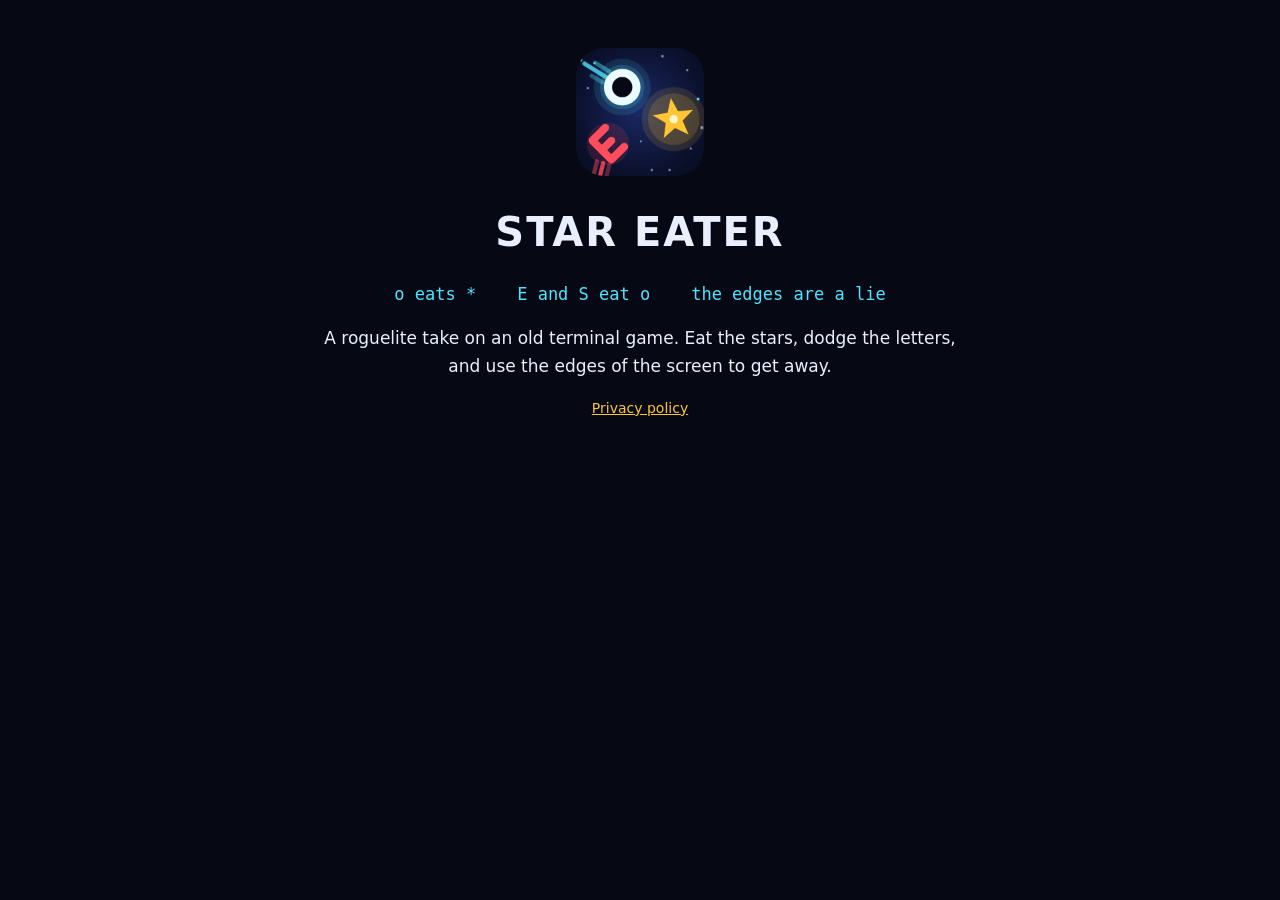
==== site/index.html @ 1b9cad27 "Store listing assets, privacy policy site, and a key= demo switch - store/: eight 1920x1080 screensh" ====
<!doctype html>
<html lang="en">
<head>
<meta charset="utf-8">
<meta name="viewport" content="width=device-width, initial-scale=1">
<title>Star Eater</title>
<link rel="icon" href="icon.png">
<style>
  body { margin:0; background:#060914; color:#e9efff; font:17px/1.6 system-ui, sans-serif; text-align:center; }
  main { max-width:640px; margin:0 auto; padding:48px 16px; }
  img { width:128px; height:128px; border-radius:28px; }
  h1 { font-size:40px; margin:16px 0 4px; letter-spacing:2px; }
  .tag { color:#4fe3ff; font-family:monospace; } a { color:#ffc533; } .dim { color:#7f8cb8; font-size:14px; }
</style>
</head>
<body>
<main>
  <img src="icon.png" alt="Star Eater icon">
  <h1>STAR EATER</h1>
  <p class="tag">o eats * &nbsp;&nbsp; E and S eat o &nbsp;&nbsp; the edges are a lie</p>
  <p>A roguelite take on an old terminal game. Eat the stars, dodge the letters, and use the edges of the screen
  to get away.</p>
  <p class="dim"><a href="privacy.html">Privacy policy</a></p>
</main>
</body>
</html>
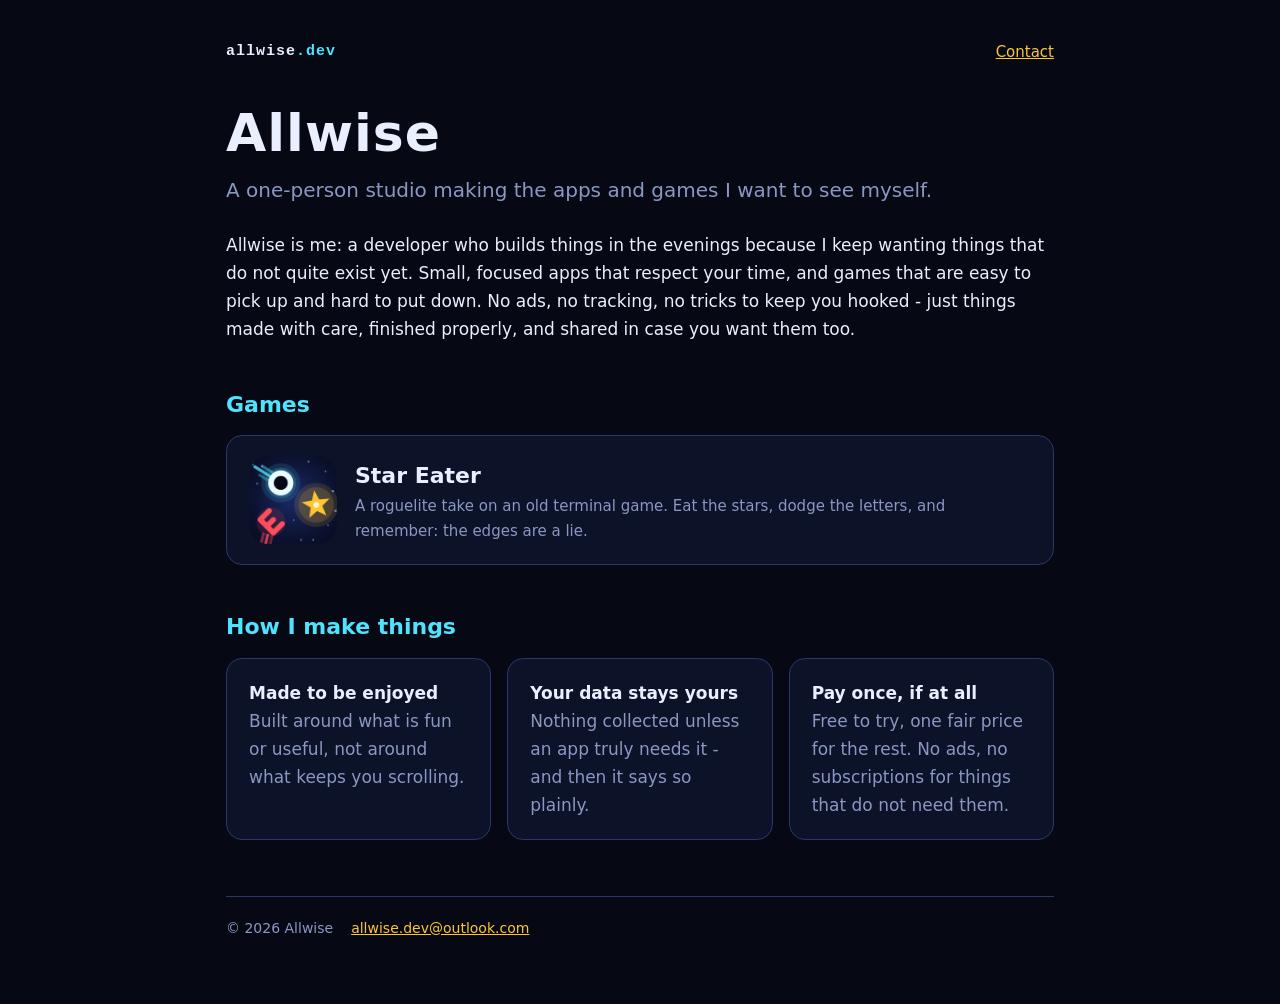
==== commit 86f25aaa: "allwise.dev as a static site: the studio, Star Eater's page, its privacy policy - site/index.html: A" ====
--- a/site/index.html
+++ b/site/index.html
@@ -3,24 +3,40 @@
 <head>
 <meta charset="utf-8">
 <meta name="viewport" content="width=device-width, initial-scale=1">
-<title>Star Eater</title>
-<link rel="icon" href="icon.png">
-<style>
-  body { margin:0; background:#060914; color:#e9efff; font:17px/1.6 system-ui, sans-serif; text-align:center; }
-  main { max-width:640px; margin:0 auto; padding:48px 16px; }
-  img { width:128px; height:128px; border-radius:28px; }
-  h1 { font-size:40px; margin:16px 0 4px; letter-spacing:2px; }
-  .tag { color:#4fe3ff; font-family:monospace; } a { color:#ffc533; } .dim { color:#7f8cb8; font-size:14px; }
-</style>
+<title>Allwise.dev</title>
+<meta name="description" content="Allwise is a one-person studio making the apps and games I want to see myself.">
+<link rel="icon" href="stareater/icon.png">
+<link rel="stylesheet" href="style.css">
 </head>
 <body>
 <main>
-  <img src="icon.png" alt="Star Eater icon">
-  <h1>STAR EATER</h1>
-  <p class="tag">o eats * &nbsp;&nbsp; E and S eat o &nbsp;&nbsp; the edges are a lie</p>
-  <p>A roguelite take on an old terminal game. Eat the stars, dodge the letters, and use the edges of the screen
-  to get away.</p>
-  <p class="dim"><a href="privacy.html">Privacy policy</a></p>
+  <nav><a class="brand mono" href="./">allwise<span>.dev</span></a><a href="mailto:allwise.dev@outlook.com">Contact</a></nav>
+
+  <h1>Allwise</h1>
+  <p class="lead">A one-person studio making the apps and games I want to see myself.</p>
+
+  <p>Allwise is me: a developer who builds things in the evenings because I keep wanting things that
+  do not quite exist yet. Small, focused apps that respect your time, and games that are easy to pick
+  up and hard to put down. No ads, no tracking, no tricks to keep you hooked - just things made with
+  care, finished properly, and shared in case you want them too.</p>
+
+  <h2>Games</h2>
+  <div class="cards">
+    <a class="card project" href="stareater/">
+      <img src="stareater/icon.png" alt="Star Eater icon">
+      <div><div class="t">Star Eater</div>
+      <div class="d">A roguelite take on an old terminal game. Eat the stars, dodge the letters, and remember: the edges are a lie.</div></div>
+    </a>
+  </div>
+
+  <h2>How I make things</h2>
+  <div class="cards">
+    <div class="card"><strong>Made to be enjoyed</strong><br><span style="color:var(--dim)">Built around what is fun or useful, not around what keeps you scrolling.</span></div>
+    <div class="card"><strong>Your data stays yours</strong><br><span style="color:var(--dim)">Nothing collected unless an app truly needs it - and then it says so plainly.</span></div>
+    <div class="card"><strong>Pay once, if at all</strong><br><span style="color:var(--dim)">Free to try, one fair price for the rest. No ads, no subscriptions for things that do not need them.</span></div>
+  </div>
+
+  <footer><span>&copy; 2026 Allwise</span><a href="mailto:allwise.dev@outlook.com">allwise.dev@outlook.com</a></footer>
 </main>
 </body>
 </html>
--- a/site/style.css
+++ b/site/style.css
@@ -0,0 +1,32 @@
+:root { --bg:#060914; --panel:#0c1228; --line:#2a3769; --text:#e9efff; --dim:#8a97c2; --cyan:#4fe3ff; --gold:#ffc533; --red:#ff4d5e; }
+* { box-sizing:border-box; }
+body { margin:0; background:var(--bg); color:var(--text); font:17px/1.65 system-ui, -apple-system, "Segoe UI", sans-serif;
+       background-image:radial-gradient(1px 1px at 12% 18%, #7f8cb8 50%, transparent 51%), radial-gradient(1px 1px at 78% 9%, #4fe3ff 50%, transparent 51%),
+       radial-gradient(1px 1px at 63% 42%, #7f8cb8 50%, transparent 51%), radial-gradient(1px 1px at 30% 71%, #7f8cb8 50%, transparent 51%),
+       radial-gradient(1px 1px at 88% 66%, #4fe3ff 50%, transparent 51%), radial-gradient(1px 1px at 45% 93%, #7f8cb8 50%, transparent 51%);
+       background-attachment:fixed; }
+main { max-width:860px; margin:0 auto; padding:40px 16px 64px; }
+a { color:var(--gold); }
+nav { display:flex; justify-content:space-between; align-items:center; margin-bottom:40px; font-size:15px; }
+nav .brand { color:var(--text); text-decoration:none; font-weight:700; letter-spacing:1px; }
+nav .brand span { color:var(--cyan); }
+h1 { font-size:clamp(34px, 7vw, 52px); line-height:1.1; margin:0 0 12px; letter-spacing:1px; }
+h2 { color:var(--cyan); font-size:22px; margin:44px 0 12px; }
+.lead { font-size:20px; color:var(--dim); margin:0 0 24px; }
+.mono { font-family:ui-monospace, "JetBrains Mono", Menlo, Consolas, monospace; }
+.card { background:var(--panel); border:1px solid var(--line); border-radius:16px; padding:20px 22px; }
+.cards { display:grid; grid-template-columns:repeat(auto-fit, minmax(240px, 1fr)); gap:16px; }
+.project { display:flex; gap:18px; align-items:center; text-decoration:none; color:var(--text); }
+.project img { width:88px; height:88px; border-radius:20px; flex:none; }
+.project:hover { border-color:var(--cyan); }
+.project .t { font-size:22px; font-weight:700; }
+.project .d { color:var(--dim); font-size:15px; }
+.hero { display:flex; gap:24px; align-items:center; flex-wrap:wrap; }
+.hero img { width:120px; height:120px; border-radius:28px; box-shadow:0 0 40px #4fe3ff44; }
+.banner { width:100%; border-radius:16px; display:block; margin:28px 0 8px; }
+.shots { display:grid; grid-template-columns:repeat(auto-fit, minmax(300px, 1fr)); gap:14px; }
+.shots img { width:100%; border-radius:12px; display:block; border:1px solid var(--line); }
+ul.feats { padding-left:20px; } ul.feats li { margin:6px 0; }
+.pill { display:inline-block; border:1px solid var(--gold); color:var(--gold); border-radius:999px; padding:4px 14px; font-size:14px; }
+footer { margin-top:56px; padding-top:20px; border-top:1px solid var(--line); color:var(--dim); font-size:14px; display:flex; gap:18px; flex-wrap:wrap; }
+.tag { color:var(--cyan); display:flex; flex-wrap:wrap; gap:4px 22px; } .tag span { white-space:nowrap; }
